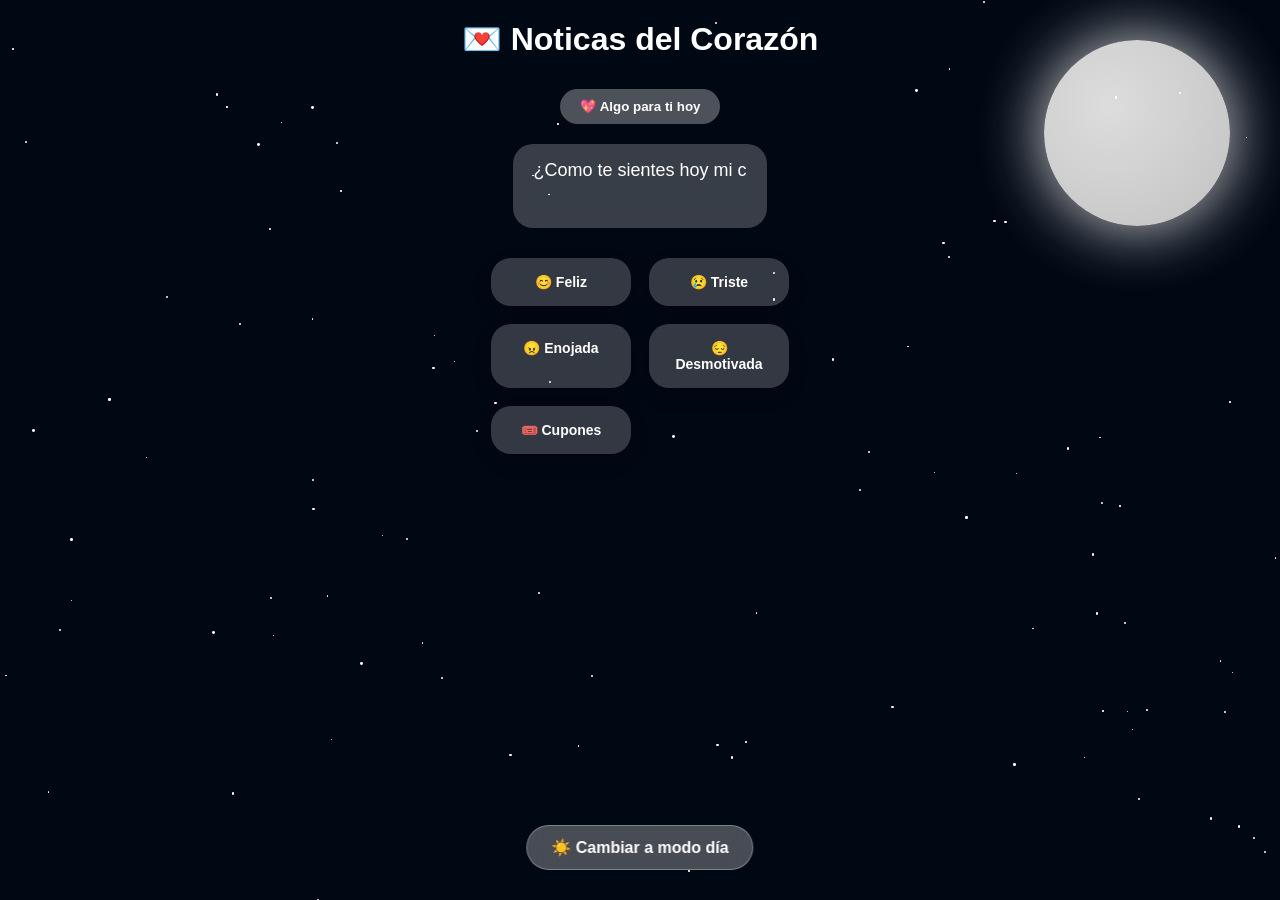
==== principal.html @ 521a88ff "COMMIT INICIAL" ====
<!DOCTYPE html>
<html lang="es">
<head>
  <meta charset="UTF-8">
  <meta name="viewport" content="width=device-width, initial-scale=1.0">
  <title>hecho con 💖 por toti</title>
  <link rel="icon" type="image/png" href="img/icono.png">
  <link rel="stylesheet" href="styles.css">
</head>

<body>

  <!-- SOL -->
  <div id="sun" class="sun"></div>
  
  <!-- LUNA -->
  <div id="moon" class="moon"></div>

  <!-- BOTÓN CAMBIAR MODO DÍA/NOCHE -->
  <button id="btnModo" class="btn-modo" onclick="alternarModo()">🌙 Cambiar a modo noche</button>

  <h1>💌 Noticas del Corazón</h1>

  <!-- BOTÓN MENSAJE DEL DÍA -->
  <button class="btn-diario" onclick="abrirDiarioManual()">
    💖 Algo para ti hoy
  </button>

  <!-- PREGUNTA DIARIA SOBRE LAS EMOCIONES -->
  <p id="preguntaDiaria" class="pregunta-diaria"></p>

  <!-- TARJETAS -->
  <div class="container">
    <div class="card" onclick="abrir('feliz')">😊 Feliz</div>
    <div class="card" onclick="abrir('triste')">😢 Triste</div>
    <div class="card" onclick="abrir('enojada')">😠 Enojada</div>
    <div class="card" onclick="abrir('desmotivada')">😔 Desmotivada</div>
    <div class="card" onclick="abrir('cupones')">🎟️ Cupones</div>
  </div>

  <!-- MODAL EMOCIONAL -->
  <div id="modal" class="modal">
    <div class="carta">
      <p id="texto"></p>
      <div id="botonesRedes" class="botones-redes" style="display: none;">
        <button class="btn-red" onclick="abrirWhatsApp()">
          <img src="https://upload.wikimedia.org/wikipedia/commons/6/6b/WhatsApp.svg" alt="WhatsApp" width="20" height="20">
          ¡HABLAME MI AMORCITO!
        </button>
        <button class="btn-red" onclick="abrirInstagram()">
          <img src="https://upload.wikimedia.org/wikipedia/commons/e/e7/Instagram_logo_2016.svg" alt="Instagram" width="20" height="20">
          ¡HABLAME MI AMORCITO!
        </button>
        <button class="btn-red" onclick="abrirFacebook()">
          <img src="https://upload.wikimedia.org/wikipedia/commons/b/be/Facebook_Messenger_logo_2020.svg" alt="Messenger" width="20" height="20">
          ¡HABLAME MI AMORCITO!
        </button>
      </div>
      <button onclick="cerrar()">Cerrar 💖</button>
    </div>
  </div>

  <!-- MODAL DIARIO -->
  <div id="modalDiario" class="modal-diario">
    <div class="contenido-diario">
      <span class="cerrar" onclick="cerrarDiario()">✖</span>
      <img id="fotoDiaria" src="">
      <p id="fraseDiaria"></p>
    </div>
  </div>

  <!-- MÚSICA -->
  <audio id="musica" loop>
    <source src="https://www.bensound.com/bensound-music/bensound-love.mp3" type="audio/mp3">
  </audio>

  <!-- SONIDO ESCRITURA -->
  <audio id="typingSound">
    <source src="https://assets.mixkit.co/sfx/preview/mixkit-fast-typing-on-keyboard-2546.mp3" type="audio/mp3">
  </audio>

  <script src="script.js"></script>

</body>
</html>
---- styles.css ----
body {
  margin: 0;
  font-family: 'Segoe UI', sans-serif;
  background: #000814;
  display: flex;
  flex-direction: column;
  align-items: center;
  min-height: 100vh;
  position: relative;
  overflow-x: hidden;
  transition: background 1s ease, color 1s ease;
}

/* FONDO DÍA AZUL (MAÑANA 5-12) */
body.morning {
  background: linear-gradient(180deg, #87CEEB 0%, #E0F6FF 100%);
}

body.morning h1 {
  color: #333;
  text-shadow: 2px 2px 4px rgba(0, 0, 0, 0.1);
}

body.morning .btn-diario {
  background: rgba(255, 255, 255, 0.6);
  color: #333;
}

body.morning .card {
  background: rgba(255, 255, 255, 0.5);
  color: #333;
}

/* FONDO DÍA SOLEADO (12-4 PM) */
body.sunny {
  background: linear-gradient(180deg, #FFE5B4 0%, #87CEEB 50%, #E0F6FF 100%);
}

body.sunny h1 {
  color: #333;
  text-shadow: 2px 2px 4px rgba(0, 0, 0, 0.1);
}

body.sunny .btn-diario {
  background: rgba(255, 255, 255, 0.6);
  color: #333;
}

body.sunny .card {
  background: rgba(255, 255, 255, 0.5);
  color: #333;
}

/* FONDO ATARDECER */
body.sunset {
  background: linear-gradient(180deg, #67316D 0%, #EE5F9B 40%, #FFB470 70%, #FFDBA6 100%);
  background-attachment: fixed;
}

body.sunset::before {
  content: '';
  position: fixed;
  inset: 0;
  background: radial-gradient(circle at 50% 10%, rgba(255, 239, 169, 0.35), transparent 25%),
              radial-gradient(circle at 20% 20%, rgba(255, 255, 255, 0.12), transparent 20%),
              radial-gradient(circle at 80% 15%, rgba(255, 255, 255, 0.08), transparent 18%);
  pointer-events: none;
  z-index: 0;
}

body.sunset h1 {
  color: white;
  text-shadow: 2px 2px 6px rgba(0, 0, 0, 0.35);
}

body.sunset .btn-diario {
  background: rgba(255, 255, 255, 0.28);
  color: white;
  backdrop-filter: blur(10px);
}

body.sunset .card {
  background: rgba(255, 255, 255, 0.18);
  color: white;
  border: 1px solid rgba(255, 255, 255, 0.12);
}

/* FONDO NOCHE */
body.night {
  background: #000814;
}

body.night h1 {
  color: white;
}

/* ESTRELLAS */
.star {
  position: fixed;
  background: #fff;
  border-radius: 50%;
  pointer-events: none;
  display: none;
}

body.night .star {
  display: block;
}

body > * {
  position: relative;
  z-index: 1;
}

/* SOL */
.sun {
  position: fixed;
  top: 30px;
  left: 30px;
  width: 60px;
  height: 60px;
  background: radial-gradient(circle at 30% 30%, #FFD700, #FFA500);
  border-radius: 50%;
  box-shadow: 0 0 30px rgba(255, 165, 0, 0.5);
  pointer-events: none;
  z-index: 0;
  display: none;
  opacity: 0.3;
}

body.morning .sun {
  display: block;
}

body.sunny .sun {
  display: block;
}

body.sunset .sun {
  display: block;
}

/* LUNA */
.moon {
  position: fixed;
  top: 40px;
  right: 50px;
  width: 80px;
  height: 80px;
  background: radial-gradient(circle at 35% 35%, #F0F0F0, #D3D3D3);
  border-radius: 50%;
  box-shadow: 0 0 30px rgba(255, 255, 255, 0.5);
  pointer-events: none;
  z-index: 0;
  display: none;
  opacity: 0;
}

body.night .moon {
  display: block;
}

@keyframes twinkle {
  0%, 100% { opacity: 0.3; }
  50% { opacity: 1; }
}

/* TÍTULO */
h1 {
  color: white;
  margin-top: 20px;
}

/* BOTÓN CAMBIAR MODO */
.btn-modo {
  position: fixed;
  bottom: 30px;
  left: 50%;
  transform: translateX(-50%);
  padding: 12px 24px;
  border: none;
  border-radius: 25px;
  background: rgba(255,255,255,0.28);
  color: white;
  font-weight: bold;
  cursor: pointer;
  backdrop-filter: blur(10px);
  transition: 0.3s;
  font-size: 16px;
  z-index: 10;
  border: 1px solid rgba(255,255,255,0.3);
}

.btn-modo:hover {
  background: rgba(255,255,255,0.45);
  transform: translateX(-50%) scale(1.08);
}

/* BOTÓN DIARIO */
.btn-diario {
  margin-top: 10px;
  padding: 10px 20px;
  border: none;
  border-radius: 20px;
  background: rgba(255,255,255,0.3);
  color: white;
  font-weight: bold;
  cursor: pointer;
  backdrop-filter: blur(10px);
  transition: 0.3s;
}

.btn-diario:hover {
  background: rgba(255,255,255,0.5);
  transform: scale(1.05);
}

/* TARJETAS */
.container {
  display: grid;
  grid-template-columns: repeat(2, 140px);
  gap: 18px;
  margin-top: 30px;
}

.pregunta-diaria {
  margin: 20px auto 0;
  padding: 14px 20px;
  max-width: 420px;
  background: rgba(255,255,255,0.22);
  border-radius: 20px;
  color: white;
  font-size: 18px;
  text-align: center;
  line-height: 1.4;
  backdrop-filter: blur(10px);
  min-height: 56px;
}

.card {
  backdrop-filter: blur(10px);
  background: rgba(255,255,255,0.2);
  border-radius: 20px;
  padding: 16px;
  color: white;
  font-weight: bold;
  font-size: 14px;
  text-align: center;
  cursor: pointer;
  transition: 0.3s;
  box-shadow: 0 8px 18px rgba(0,0,0,0.18);
}

.card:hover {
  transform: scale(1.1);
}

/* MODAL EMOCIONAL */
.modal {
  position: fixed;
  top: 0;
  left: 0;
  width: 100%;
  height: 100%;
  display: none;
  align-items: center;
  justify-content: center;
  background: rgba(0,0,0,0.5);
}

.carta {
  background: white;
  color: #333;
  padding: 30px;
  border-radius: 20px;
  width: 80%;
  max-width: 400px;
  text-align: center;
  animation: aparecer 0.5s ease;
}

.botones-redes {
  display: flex;
  justify-content: center;
  gap: 10px;
  margin: 20px 0;
  flex-wrap: wrap;
}

.btn-red {
  display: flex;
  align-items: center;
  gap: 8px;
  padding: 10px 15px;
  border: none;
  border-radius: 10px;
  background: #f0f0f0;
  color: #333;
  cursor: pointer;
  font-size: 14px;
  transition: 0.3s;
}

.btn-red:hover {
  background: #e0e0e0;
  transform: scale(1.05);
}

.btn-red img {
  filter: grayscale(100%);
}

.btn-red:hover img {
  filter: none;
}

@keyframes aparecer {
  from {transform: scale(0.5); opacity: 0;}
  to {transform: scale(1); opacity: 1;}
}

button {
  margin-top: 20px;
  padding: 10px;
  border: none;
  border-radius: 10px;
  background: #ff6f91;
  color: white;
  cursor: pointer;
}

/* MODAL DIARIO */
.modal-diario {
  position: fixed;
  top: 0;
  left: 0;
  width: 100%;
  height: 100%;
  background: rgba(0,0,0,0.6);
  display: none;
  justify-content: center;
  align-items: center;
  z-index: 999;
}

.contenido-diario {
  background: white;
  padding: 25px;
  border-radius: 20px;
  text-align: center;
  width: 90%;
  max-width: 350px;
  animation: zoomIn 0.5s ease;
  position: relative;
}

@keyframes zoomIn {
  from {transform: scale(0.5); opacity: 0;}
  to {transform: scale(1); opacity: 1;}
}

.cerrar {
  position: absolute;
  top: 10px;
  right: 15px;
  font-size: 18px;
  cursor: pointer;
}

.contenido-diario img {
  width: 100%;
  border-radius: 15px;
  margin-bottom: 10px;
}

.contenido-diario p {
  font-size: 16px;
  color: #333;
}
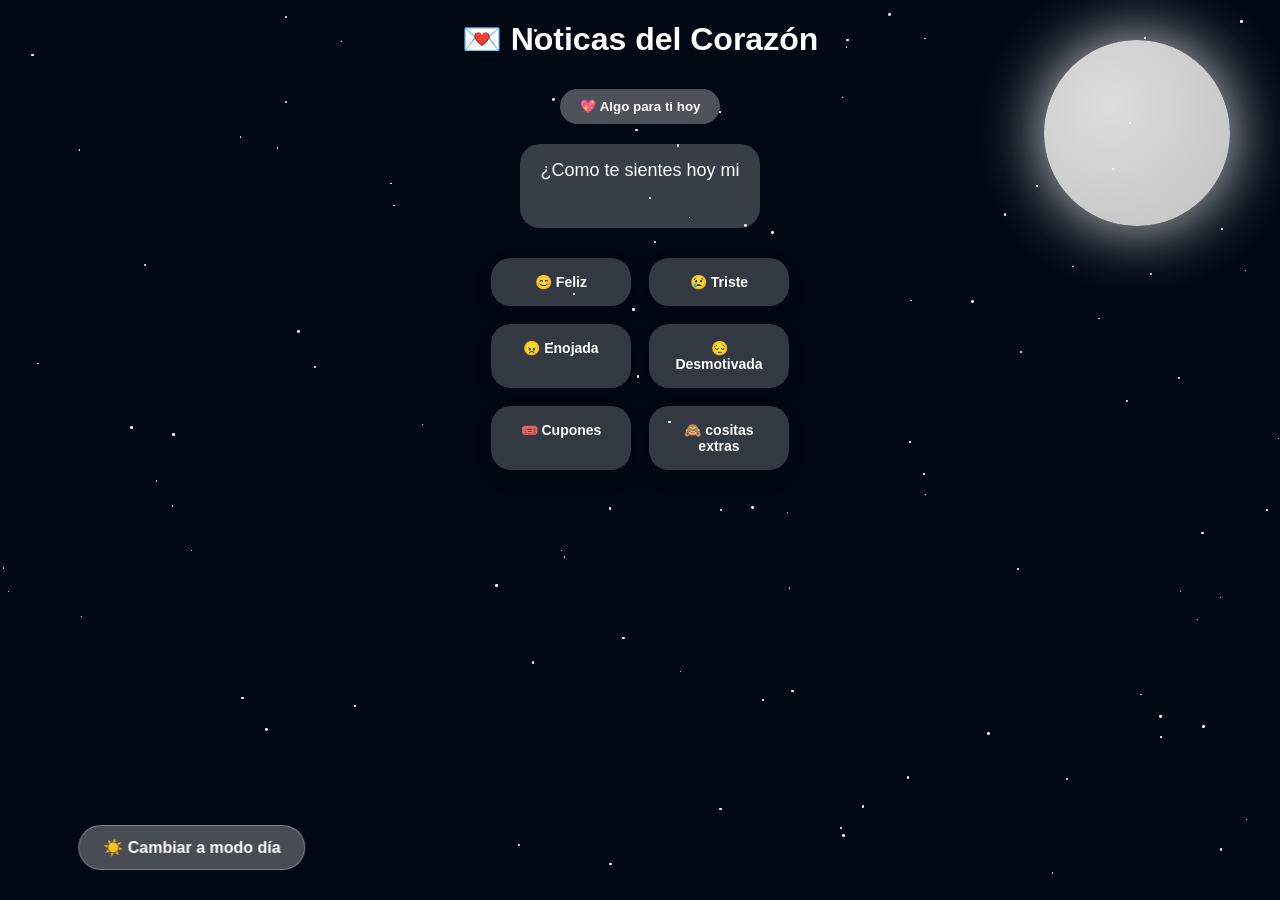
==== commit 959ad399: "commit imagenes extras" ====
--- a/principal.html
+++ b/principal.html
@@ -36,12 +36,16 @@
     <div class="card" onclick="abrir('enojada')">😠 Enojada</div>
     <div class="card" onclick="abrir('desmotivada')">😔 Desmotivada</div>
     <div class="card" onclick="abrir('cupones')">🎟️ Cupones</div>
+    <div class="card" onclick="abrir('extra')">🙈 cositas extras</div>
   </div>
 
   <!-- MODAL EMOCIONAL -->
   <div id="modal" class="modal">
     <div class="carta">
       <p id="texto"></p>
+      <div id="extraimagenes" class="extra-imagenes">
+        <img src="img/foto_extra1.jpeg" alt="Extra" style="width: 250px; height: auto;">
+      </div>
       <div id="botonesRedes" class="botones-redes" style="display: none;">
         <button class="btn-red" onclick="abrirWhatsApp()">
           <img src="https://upload.wikimedia.org/wikipedia/commons/6/6b/WhatsApp.svg" alt="WhatsApp" width="20" height="20">
--- a/styles.css
+++ b/styles.css
@@ -175,7 +175,7 @@
 .btn-modo {
   position: fixed;
   bottom: 30px;
-  left: 50%;
+  left: 15%;
   transform: translateX(-50%);
   padding: 12px 24px;
   border: none;
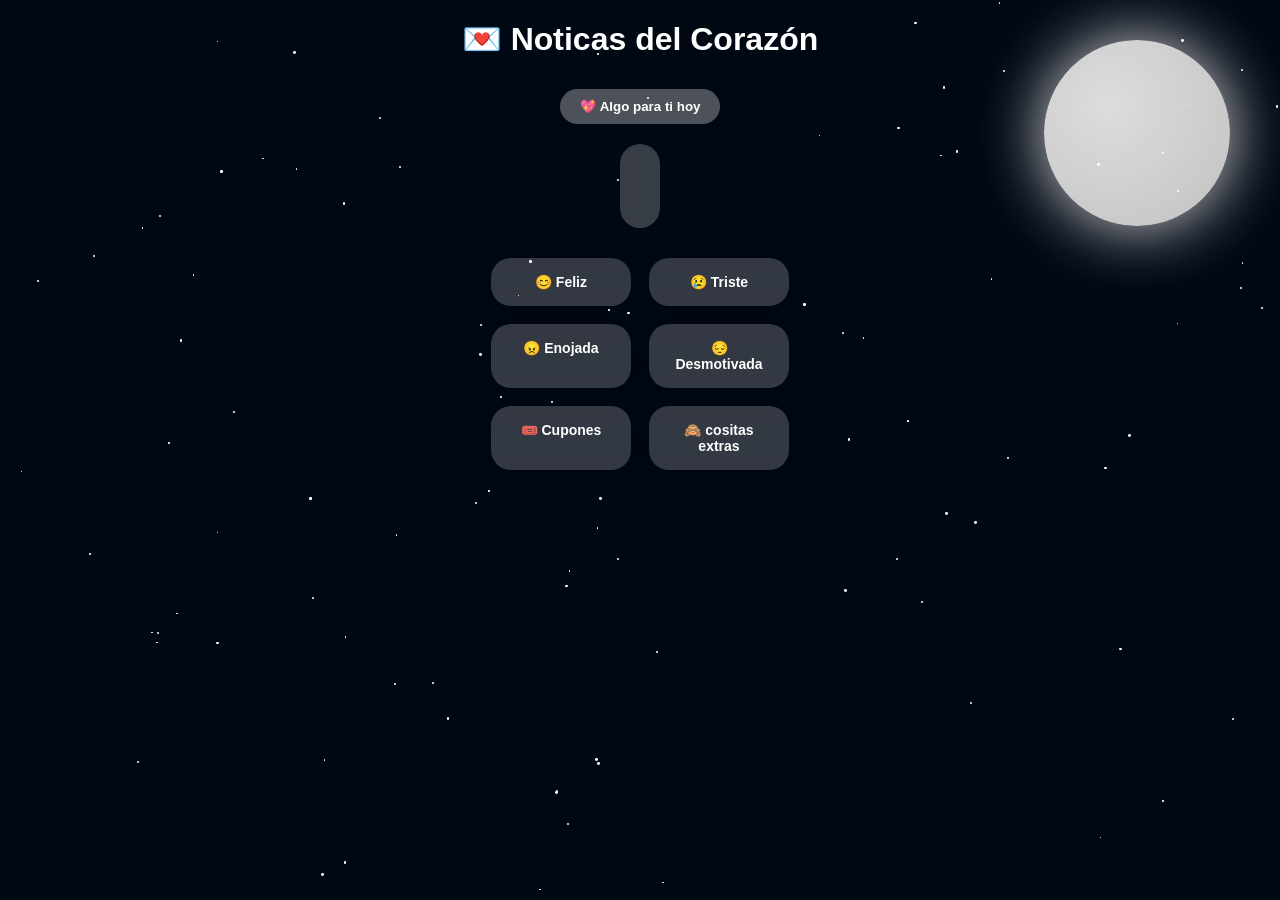
==== commit 627e7a4e: "commit actual, eliminacion de alternacion de fondo y arreglo de imagenes extra" ====
--- a/principal.html
+++ b/principal.html
@@ -17,7 +17,7 @@
   <div id="moon" class="moon"></div>
 
   <!-- BOTÓN CAMBIAR MODO DÍA/NOCHE -->
-  <button id="btnModo" class="btn-modo" onclick="alternarModo()">🌙 Cambiar a modo noche</button>
+  <!--<button id="btnModo" class="btn-modo" onclick="alternarModo()">🌙 Cambiar a modo noche</button> -->
 
   <h1>💌 Noticas del Corazón</h1>
 
@@ -43,9 +43,11 @@
   <div id="modal" class="modal">
     <div class="carta">
       <p id="texto"></p>
-      <div id="extraimagenes" class="extra-imagenes">
+
+       <div id="extraImagenes" class="extra-imagenes" style="display: none;">
         <img src="img/foto_extra1.jpeg" alt="Extra" style="width: 250px; height: auto;">
       </div>
+
       <div id="botonesRedes" class="botones-redes" style="display: none;">
         <button class="btn-red" onclick="abrirWhatsApp()">
           <img src="https://upload.wikimedia.org/wikipedia/commons/6/6b/WhatsApp.svg" alt="WhatsApp" width="20" height="20">
@@ -60,6 +62,8 @@
           ¡HABLAME MI AMORCITO!
         </button>
       </div>
+     
+      
       <button onclick="cerrar()">Cerrar 💖</button>
     </div>
   </div>
--- a/styles.css
+++ b/styles.css
@@ -279,6 +279,14 @@
   animation: aparecer 0.5s ease;
 }
 
+.extra-imagenes {
+  display: flex;
+  justify-content: center;
+  gap: 10px;
+  margin-top: 20px 0;
+  flex-wrap: wrap;
+}
+
 .botones-redes {
   display: flex;
   justify-content: center;
